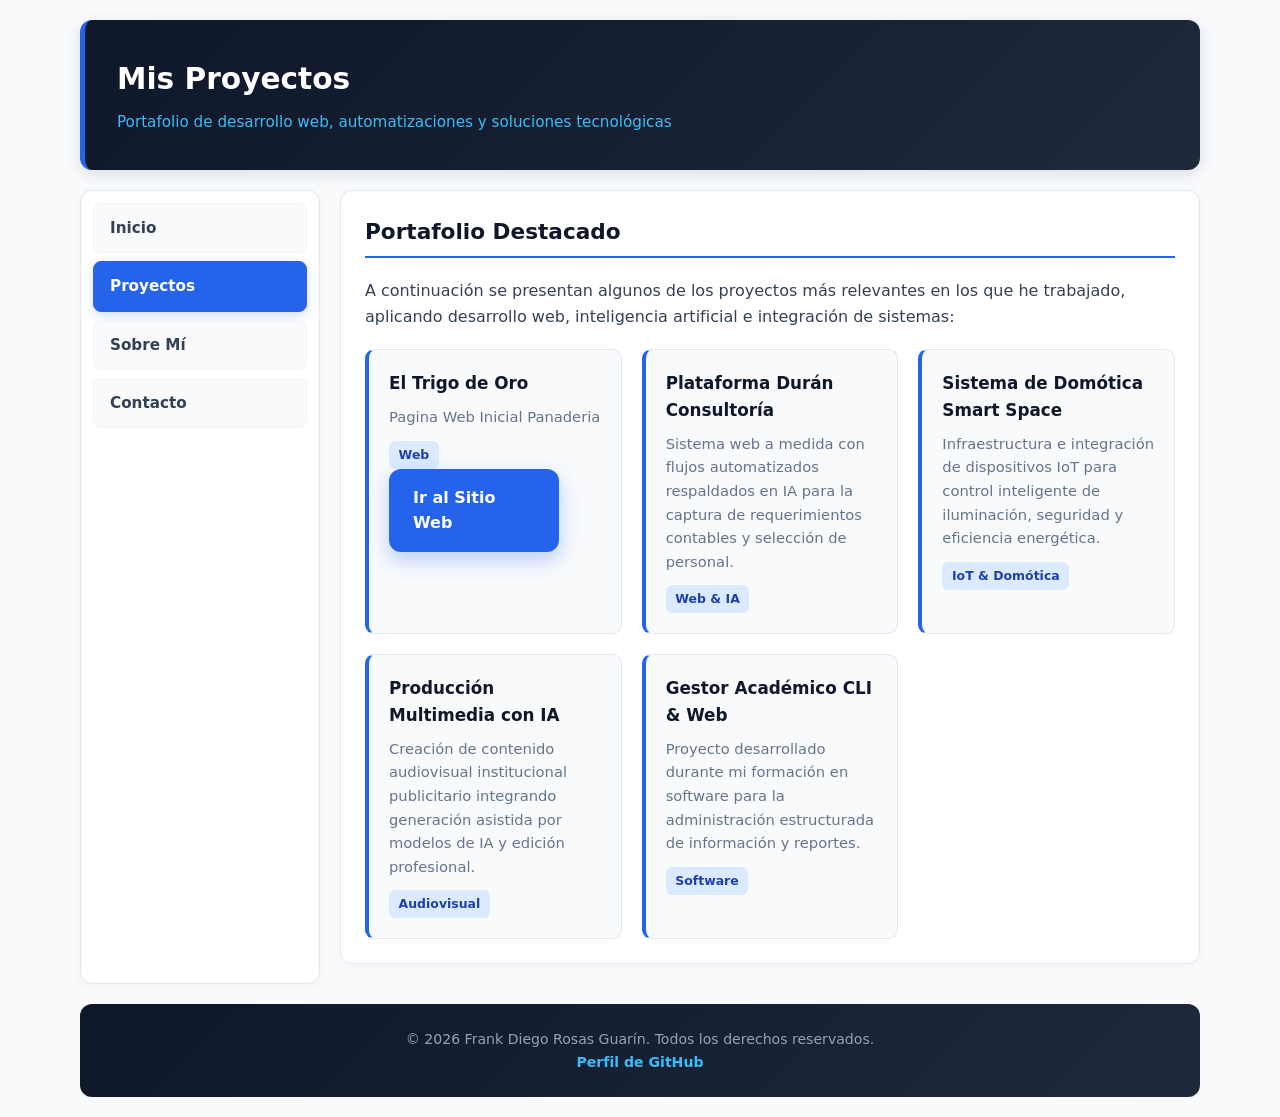
==== proyectos.html @ c410164f "Add files via upload" ====
<!DOCTYPE html>
<html lang="es">
<head>
  <!-- R1: Meta viewport para respuesta responsive -->
  <meta charset="UTF-8">
  <meta name="viewport" content="width=device-width, initial-scale=1.0">
  <title>Proyectos - Frank Diego Rosas Guarín</title>
  <link rel="stylesheet" href="styles.css">
</head>
<body>
  <div class="container">
    <header class="header">
      <h1>Mis Proyectos</h1>
      <p class="tagline">Portafolio de desarrollo web, automatizaciones y soluciones tecnológicas</p>
    </header>

    <nav class="nav">
      <!-- R8: Menú de navegación idéntico con enlaces internos (R9) -->
      <ul>
        <li><a href="index.html">Inicio</a></li>
        <li><a href="proyectos.html" class="active">Proyectos</a></li>
        <li><a href="sobre-mi.html">Sobre Mí</a></li>
        <li><a href="contacto.html">Contacto</a></li>
      </ul>
    </nav>

    <main class="main">
      <section>
        <h2>Portafolio Destacado</h2>
        <p>A continuación se presentan algunos de los proyectos más relevantes en los que he trabajado, aplicando desarrollo web, inteligencia artificial e integración de sistemas:</p>
        
        <!-- R5: Grilla de tarjetas con repeat(auto-fit, minmax(...)) -->
        
        
        
        <div class="cards-grid" style="margin-top: 1.25rem;">
           <article class="card">
            <h3>El Trigo de Oro</h3>
            <p>Pagina Web Inicial Panaderia</p>
            <span class="badge">Web</span>
            <a href="/Proyectos/El_Trigo_de_Oro-main/index.html" class="mi-boton">Ir al Sitio Web</a>            
          </article>
      
          <article class="card">
            <h3>Plataforma Durán Consultoría</h3>
            <p>Sistema web a medida con flujos automatizados respaldados en IA para la captura de requerimientos contables y selección de personal.</p>
            <span class="badge">Web & IA</span>
          </article>

          <article class="card">
            <h3>Sistema de Domótica Smart Space</h3>
            <p>Infraestructura e integración de dispositivos IoT para control inteligente de iluminación, seguridad y eficiencia energética.</p>
            <span class="badge">IoT & Domótica</span>
          </article>

          <article class="card">
            <h3>Producción Multimedia con IA</h3>
            <p>Creación de contenido audiovisual institucional publicitario integrando generación asistida por modelos de IA y edición profesional.</p>
            <span class="badge">Audiovisual</span>
          </article>

          <article class="card">
            <h3>Gestor Académico CLI & Web</h3>
            <p>Proyecto desarrollado durante mi formación en software para la administración estructurada de información y reportes.</p>
            <span class="badge">Software</span>
          </article>
        </div>
      </section>
    </main>

    <footer class="footer">
      <p>&copy; 2026 Frank Diego Rosas Guarín. Todos los derechos reservados.</p>
      <p>
        <!-- R10: Enlace externo -->
        <a href="https://github.com/diegorosasguarin" target="_blank" rel="noopener noreferrer">Perfil de GitHub</a>
      </p>
    </footer>
  </div>
</body>
</html>
---- styles.css ----
/* ==========================================================================
   HOJA DE ESTILOS UNIFICADA (styles.css)
   Cumple con todos los requisitos del taller sin utilizar !important
   ========================================================================== */

/* Variables globales y reset */
:root {
  --primary-color: #0f172a;
  --primary-light: #1e293b;
  --accent-color: #2563eb;
  --accent-hover: #1d4ed8;
  --accent-light: #38bdf8;
  --bg-color: #f8fafc;
  --card-bg: #ffffff;
  --text-main: #334155;
  --text-muted: #64748b;
  --border-color: #e2e8f0;
  --border-radius: 0.75rem;
}

* {
  box-sizing: border-box;
  margin: 0;
  padding: 0;
}

body {
  font-family: system-ui, -apple-system, BlinkMacSystemFont, 'Segoe UI', Roboto, Helvetica, Arial, sans-serif;
  background-color: var(--bg-color);
  color: var(--text-main);
  line-height: 1.6;
  padding: 0.75rem;
}

/* R6: Ancho máximo (max-width: 1120px) centrado y unidades relativas (rem, %) */
.container {
  width: 100%;
  max-width: 1120px;
  margin: 0 auto;

  /* R4 & R2: Mobile First con grid-template-areas para celular (1 sola columna) */
  display: grid;
  grid-template-areas:
    "cabecera"
    "menu"
    "principal"
    "pie";
  gap: 1.25rem;
}

/* R4: Asignación de áreas del grid */
.header { grid-area: cabecera; }
.nav    { grid-area: menu; }
.main   { grid-area: principal; }
.footer { grid-area: pie; }

/* Estilos de la Cabecera */
.header {
  background: linear-gradient(135deg, var(--primary-color) 0%, var(--primary-light) 100%);
  color: #ffffff;
  padding: 1.75rem 1.25rem;
  border-radius: var(--border-radius);
  text-align: center;
  box-shadow: 0 4px 15px rgba(15, 23, 42, 0.12);
  border-left: 5px solid var(--accent-color);
}

.header h1 {
  font-size: 1.85rem;
  font-weight: 800;
  color: #ffffff;
  margin-bottom: 0.4rem;
}

.header .tagline {
  color: var(--accent-light);
  font-size: 0.95rem;
  font-weight: 500;
}

/* R8 & R9: Menú de navegación idéntico en todas las páginas con enlaces relativos */
.nav {
  background-color: var(--card-bg);
  border-radius: var(--border-radius);
  padding: 0.75rem;
  box-shadow: 0 2px 8px rgba(0, 0, 0, 0.04);
  border: 1px solid var(--border-color);
}

.nav ul {
  list-style: none;
  display: flex;
  flex-direction: column;
  gap: 0.5rem;
}

.nav a {
  display: flex;
  align-items: center;
  justify-content: center;
  padding: 0.75rem 1rem;
  color: var(--text-main);
  text-decoration: none;
  font-weight: 600;
  font-size: 0.95rem;
  border-radius: 0.5rem;
  background-color: #f8fafc;
  transition: all 0.2s ease-in-out;
  border: 1px solid #f1f5f9;
}

.nav a:hover,
.nav a.active {
  background-color: var(--accent-color);
  color: #ffffff;
  border-color: var(--accent-color);
  box-shadow: 0 4px 12px rgba(37, 99, 235, 0.2);
}

/* Secciones generales */
.main section {
  background-color: var(--card-bg);
  padding: 1.5rem;
  border-radius: var(--border-radius);
  margin-bottom: 1.25rem;
  box-shadow: 0 2px 8px rgba(0, 0, 0, 0.03);
  border: 1px solid var(--border-color);
}

.main h2 {
  color: var(--primary-color);
  font-size: 1.35rem;
  font-weight: 700;
  margin-bottom: 1.25rem;
  padding-bottom: 0.4rem;
  border-bottom: 2px solid var(--accent-color);
}

/* R7: Imágenes responsive (max-width: 100%) y texto alternativo alt obligatorio */
.profile-card {
  display: flex;
  flex-direction: column;
  align-items: center;
  gap: 1.25rem;
  text-align: center;
}

.profile-img {
  width: 140px;
  height: 140px;
  border-radius: 50%;
  object-fit: cover;
  max-width: 100%;
  border: 4px solid var(--accent-color);
  box-shadow: 0 4px 14px rgba(37, 99, 235, 0.25);
}

/* R5: Sección en tarjetas adaptables con repeat(auto-fit, minmax(...)) */
.cards-grid {
  display: grid;
  grid-template-columns: repeat(auto-fit, minmax(230px, 1fr));
  gap: 1.25rem;
}

.card {
  background-color: #f8fafc;
  padding: 1.25rem;
  border-radius: 0.6rem;
  border-left: 4px solid var(--accent-color);
  border-top: 1px solid var(--border-color);
  border-right: 1px solid var(--border-color);
  border-bottom: 1px solid var(--border-color);
  transition: transform 0.2s ease, box-shadow 0.2s ease;
}

.card:hover {
  transform: translateY(-3px);
  box-shadow: 0 8px 20px rgba(0, 0, 0, 0.06);
}

.card h3 {
  font-size: 1.05rem;
  color: var(--primary-color);
  margin-bottom: 0.5rem;
}

.card p {
  font-size: 0.92rem;
  color: var(--text-muted);
}

.badge {
  display: inline-block;
  margin-top: 0.75rem;
  font-size: 0.78rem;
  font-weight: 700;
  background-color: #dbeafe;
  color: #1e40af;
  padding: 0.25rem 0.6rem;
  border-radius: 0.375rem;
}

.timeline-item {
  padding-left: 1rem;
  border-left: 3px solid var(--accent-color);
  margin-bottom: 1.25rem;
}

.timeline-item h3 {
  font-size: 1.1rem;
  color: var(--primary-color);
}

.timeline-item .company {
  font-size: 0.88rem;
  font-weight: 700;
  color: var(--accent-color);
  margin-bottom: 0.4rem;
}

/* Formulario de contacto */
.contact-form {
  display: flex;
  flex-direction: column;
  gap: 1.2rem;
}

.form-group {
  display: flex;
  flex-direction: column;
  gap: 0.4rem;
}

.form-group label {
  font-weight: 600;
  font-size: 0.92rem;
  color: var(--primary-light);
}

.form-group input,
.form-group textarea {
  padding: 0.75rem;
  border: 1px solid #cbd5e1;
  border-radius: 0.5rem;
  font-size: 0.95rem;
  font-family: inherit;
  width: 100%;
}

.btn {
  background-color: var(--accent-color);
  color: #ffffff;
  padding: 0.85rem 1.5rem;
  border: none;
  border-radius: 0.5rem;
  font-size: 1rem;
  font-weight: 700;
  cursor: pointer;
  transition: background-color 0.2s ease;
}

.btn:hover {
  background-color: var(--accent-hover);
}

/* Pie de página */
.footer {
  background: linear-gradient(135deg, var(--primary-color) 0%, var(--primary-light) 100%);
  color: #94a3b8;
  text-align: center;
  padding: 1.5rem;
  border-radius: var(--border-radius);
  font-size: 0.88rem;
}

.footer a {
  color: var(--accent-light);
  text-decoration: none;
  font-weight: 600;
}

.footer a:hover {
  text-decoration: underline;
}

/* ==========================================================================
   MEDIA QUERIES (R2 & R3: Mínimo 2 Breakpoints en min-width)
   ========================================================================== */

/* R3: Breakpoint 1 - Tablet / Intermedio (600px en adelante) */
@media (min-width: 600px) {
  body {
    padding: 1.25rem;
  }

  .nav ul {
    flex-direction: row;
    justify-content: center;
  }

  .profile-card {
    flex-direction: row;
    text-align: left;
  }
}

/* R3 & R4: Breakpoint 2 - Computador (1024px en adelante) */
/* R4: Cambio explicito del Grid por áreas a 2 columnas */
@media (min-width: 1024px) {
  .container {
    grid-template-columns: 240px 1fr;
    grid-template-areas:
      "cabecera  cabecera"
      "menu      principal"
      "pie       pie";
  }

  .nav ul {
    flex-direction: column;
    justify-content: flex-start;
  }

  .nav a {
    justify-content: flex-start;
  }

  .header {
    text-align: left;
    padding: 2.25rem 2rem;
  }

.mi-boton {
    display: inline-block;
    text-decoration: none;
    background-color: #2563eb;       /* Azul vibrante */
    color: #ffffff;                  /* Texto blanco */
    padding: 16px 24px;              /* Relleno interno */
    width: 170px;                    /* Ancho similar a la imagen */
    border-radius: 12px;             /* Bordes redondeados */
    font-family: 'Segoe UI', system-ui, sans-serif;
    font-weight: 600;                /* Texto en negrita */
    font-size: 16px;
    text-align: left;                /* Alineación a la izquierda */
    box-shadow: 0 8px 20px rgba(37, 99, 235, 0.3); /* Sombra flotante */
    transition: all 0.2s ease;
}

.mi-boton:hover {
    background-color: #1d4ed8;       /* Azul un poco más oscuro al pasar el cursor */
    transform: translateY(-2px);      /* Efecto de elevación */
    box-shadow: 0 10px 24px rgba(37, 99, 235, 0.4);
}

}
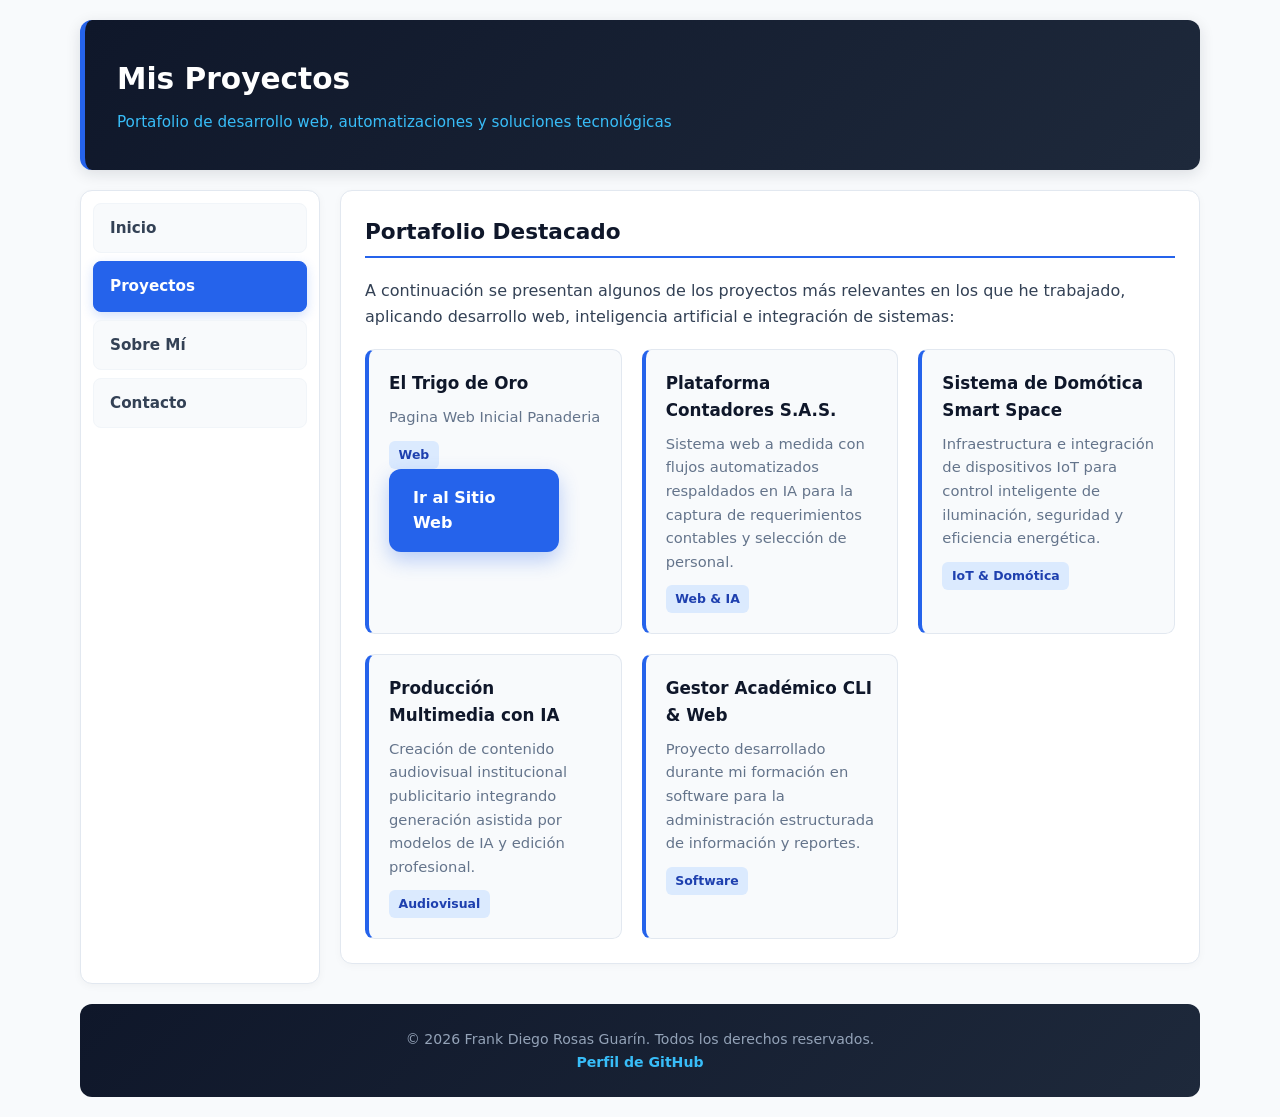
==== commit 0cc5b4ec: "v2" ====
--- a/proyectos.html
+++ b/proyectos.html
@@ -42,7 +42,7 @@
           </article>
       
           <article class="card">
-            <h3>Plataforma Durán Consultoría</h3>
+            <h3>Plataforma Contadores S.A.S.</h3>
             <p>Sistema web a medida con flujos automatizados respaldados en IA para la captura de requerimientos contables y selección de personal.</p>
             <span class="badge">Web & IA</span>
           </article>
